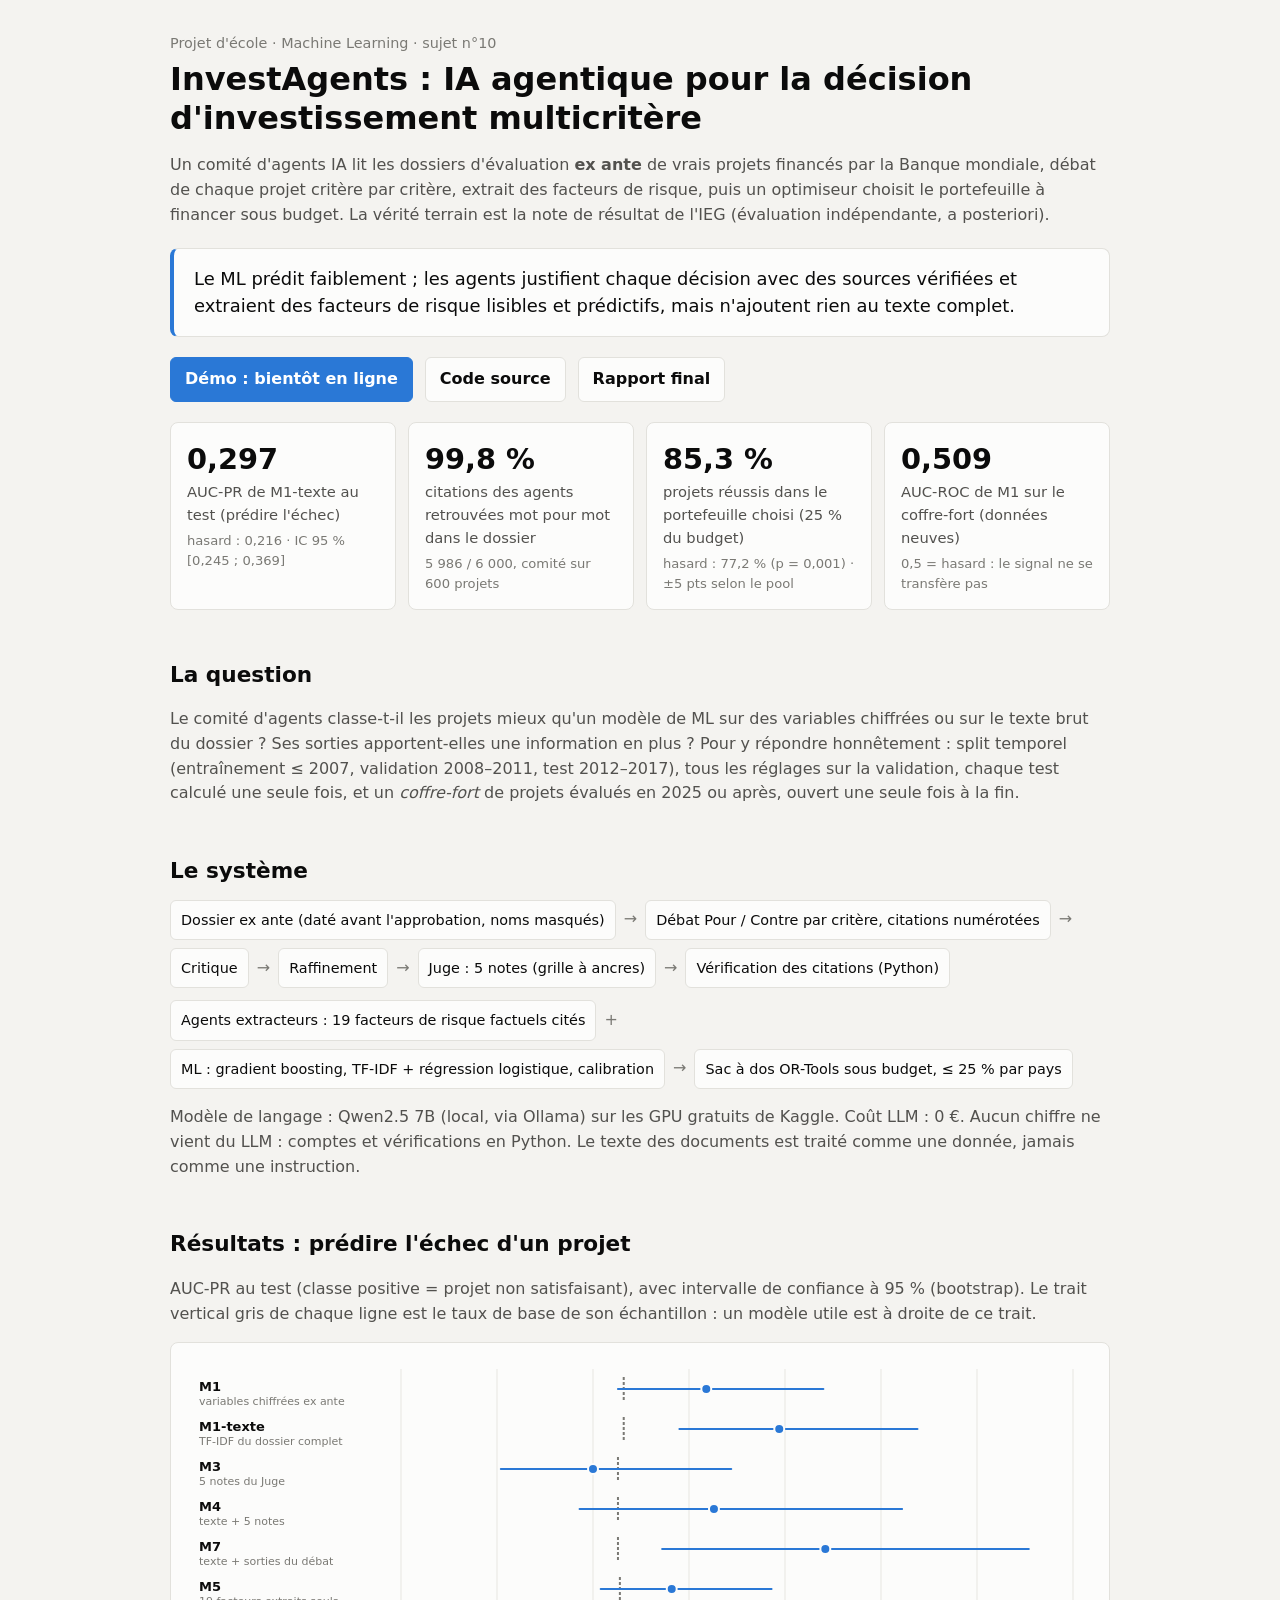
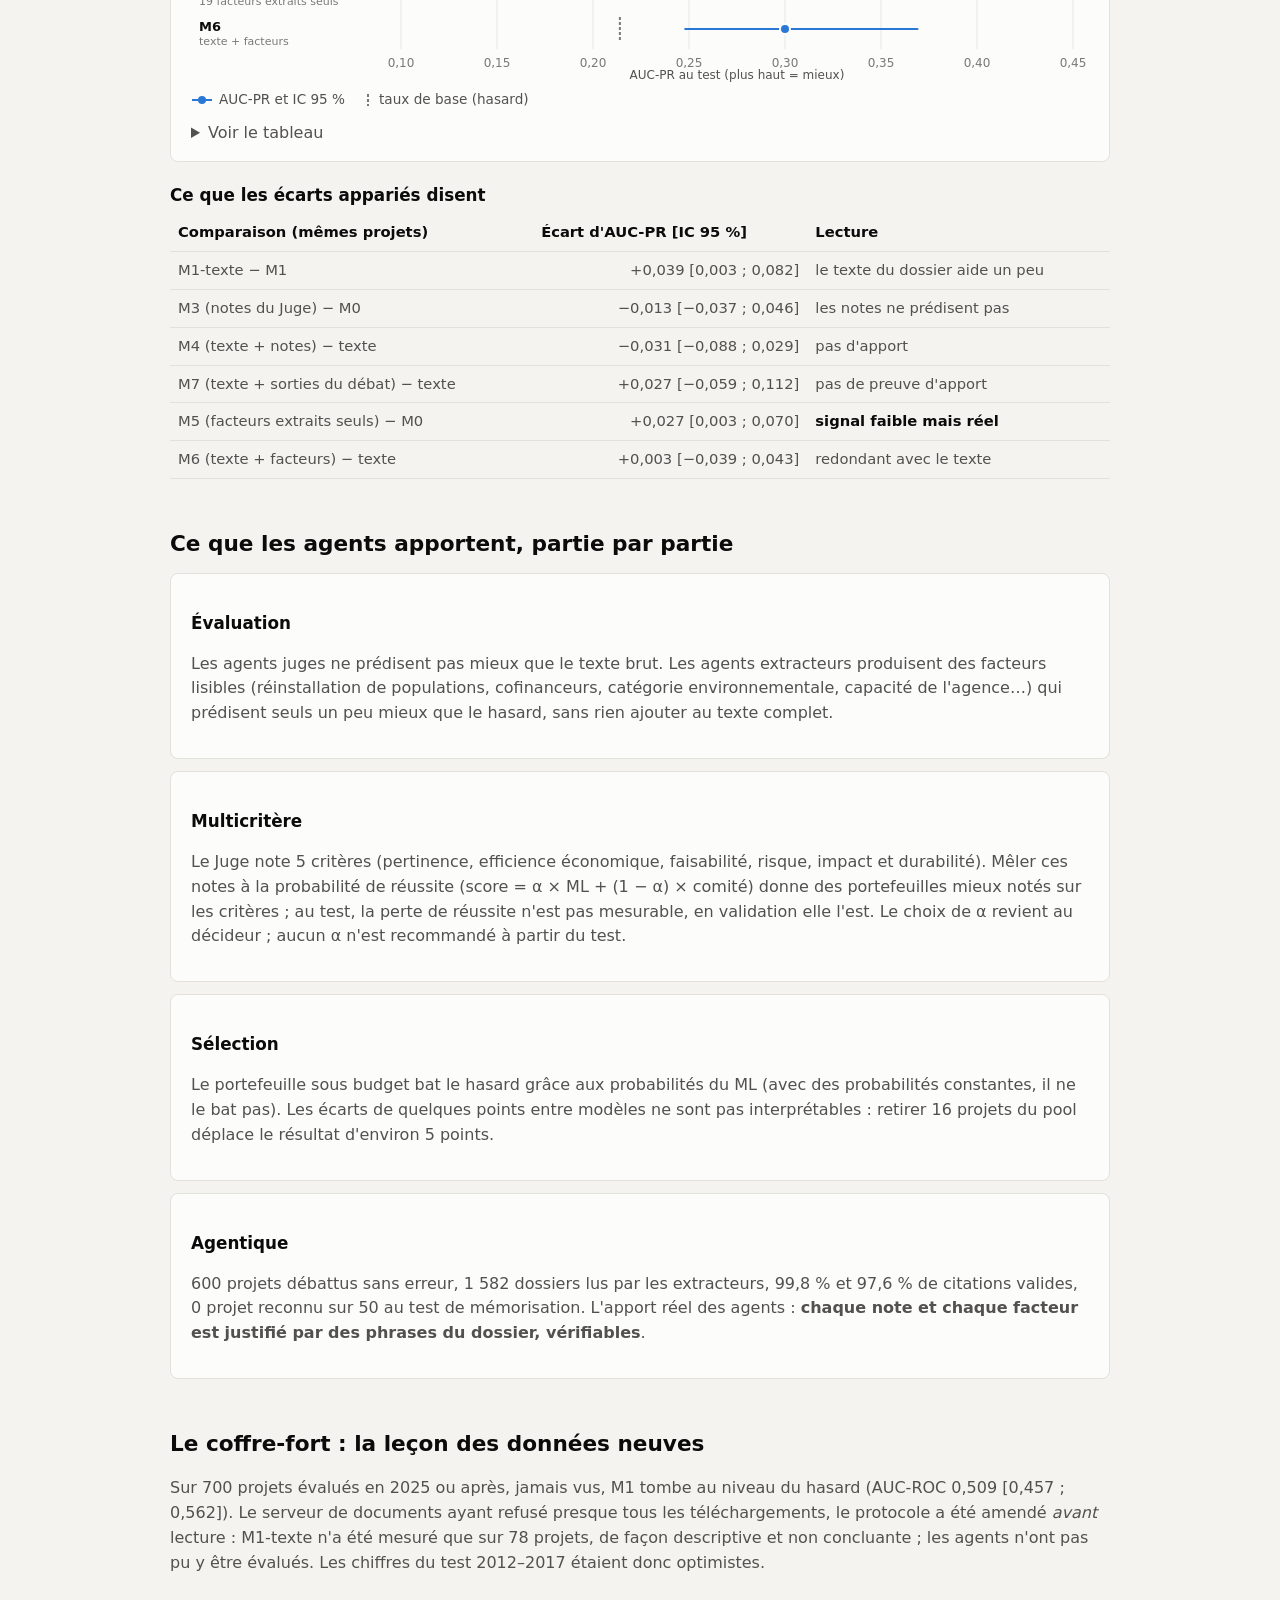
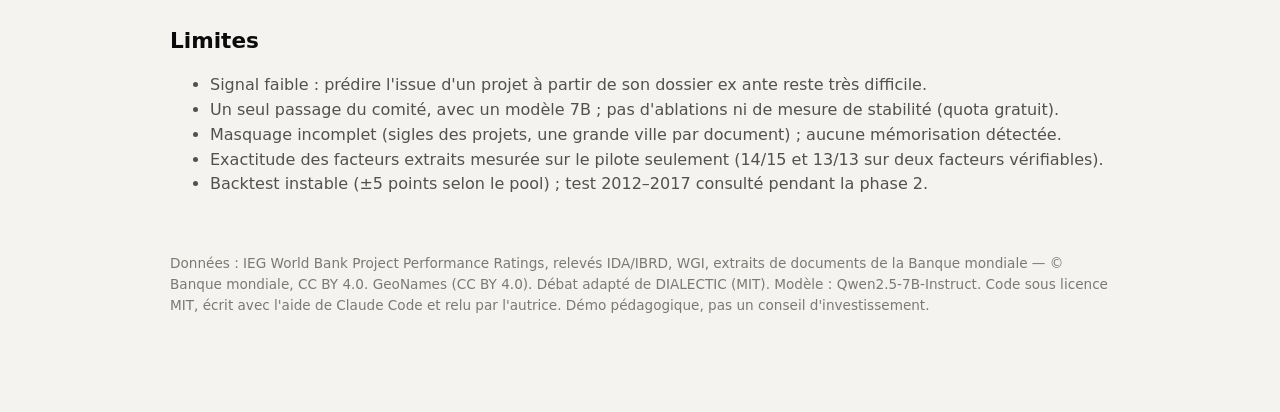
==== docs/index.html @ 7b568db6 "Site vitrine (GitHub Pages, docs/index.html) et préparation de la démo pour Streamlit Cloud Co-Autho" ====
<!DOCTYPE html>
<html lang="fr">
<head>
<meta charset="utf-8">
<meta name="viewport" content="width=device-width, initial-scale=1">
<title>InvestAgents — IA agentique pour la sélection de projets d'investissement</title>
<meta name="description" content="Comité d'agents IA et modèles ML sur 8 260 dossiers ex ante de la Banque mondiale : ce que les agents apportent vraiment, chiffres à l'appui.">
<style>
  :root {
    color-scheme: light;
    --surface-0: #f4f3f0;
    --surface-1: #fcfcfb;
    --border: #e2e1dc;
    --text-primary: #0b0b0b;
    --text-secondary: #52514e;
    --text-muted: #7a7974;
    --series-1: #2a78d6;
    --grid: #e7e6e1;
    --ref: #7a7974;
    --accent-soft: #e8f0fb;
  }
  @media (prefers-color-scheme: dark) {
    :root {
      color-scheme: dark;
      --surface-0: #121211;
      --surface-1: #1a1a19;
      --border: #2e2e2c;
      --text-primary: #f0efec;
      --text-secondary: #c3c2b7;
      --text-muted: #9a998f;
      --series-1: #3987e5;
      --grid: #2a2a28;
      --ref: #9a998f;
      --accent-soft: #1d2a3b;
    }
  }
  * { box-sizing: border-box; }
  body { margin: 0; background: var(--surface-0); color: var(--text-primary);
         font: 16px/1.55 system-ui, -apple-system, "Segoe UI", Roboto, sans-serif; }
  main { max-width: 980px; margin: 0 auto; padding: 32px 20px 64px; }
  h1 { font-size: 2rem; line-height: 1.2; margin: 0 0 8px; }
  h2 { font-size: 1.35rem; margin: 48px 0 12px; }
  h3 { font-size: 1.05rem; margin: 20px 0 6px; }
  p, li { color: var(--text-secondary); }
  .kicker { color: var(--text-muted); font-size: .9rem; margin: 0 0 6px; }
  .message { background: var(--surface-1); border: 1px solid var(--border); border-left: 4px solid var(--series-1);
             border-radius: 8px; padding: 16px 20px; font-size: 1.12rem; color: var(--text-primary); margin: 20px 0; }
  .tiles { display: grid; grid-template-columns: repeat(auto-fit, minmax(210px, 1fr)); gap: 12px; margin: 20px 0; }
  .tile { background: var(--surface-1); border: 1px solid var(--border); border-radius: 8px; padding: 14px 16px; }
  .tile .v { font-size: 1.8rem; font-weight: 650; color: var(--text-primary); font-variant-numeric: tabular-nums; }
  .tile .l { color: var(--text-secondary); font-size: .92rem; }
  .tile .r { color: var(--text-muted); font-size: .82rem; margin-top: 4px; }
  .card { background: var(--surface-1); border: 1px solid var(--border); border-radius: 8px; padding: 16px 20px; margin: 12px 0; }
  .pipeline { display: flex; flex-wrap: wrap; gap: 8px; align-items: center; margin: 12px 0; }
  .step { background: var(--surface-1); border: 1px solid var(--border); border-radius: 6px; padding: 8px 10px; font-size: .9rem; color: var(--text-primary); }
  .arrow { color: var(--text-muted); }
  table { border-collapse: collapse; width: 100%; font-size: .92rem; font-variant-numeric: tabular-nums; }
  th, td { text-align: left; padding: 7px 8px; border-bottom: 1px solid var(--border); color: var(--text-secondary); }
  th { color: var(--text-primary); font-weight: 600; }
  td.n { text-align: right; }
  .verdict { font-weight: 600; color: var(--text-primary); }
  #chart { width: 100%; position: relative; }
  #chart svg { display: block; width: 100%; height: auto; }
  .tip { position: absolute; pointer-events: none; background: var(--surface-1); border: 1px solid var(--border);
         border-radius: 6px; padding: 8px 10px; font-size: .85rem; color: var(--text-primary);
         box-shadow: 0 4px 14px rgba(0,0,0,.12); opacity: 0; transition: opacity .1s; max-width: 280px; }
  .tip .t { color: var(--text-secondary); }
  .legend { display: flex; gap: 18px; flex-wrap: wrap; font-size: .85rem; color: var(--text-secondary); margin: 6px 0 0; }
  .legend span { display: inline-flex; align-items: center; gap: 6px; }
  details { margin-top: 10px; }
  summary { cursor: pointer; color: var(--text-secondary); }
  a { color: var(--series-1); }
  .links { display: flex; gap: 12px; flex-wrap: wrap; margin: 16px 0; }
  .btn { display: inline-block; padding: 9px 14px; border-radius: 6px; border: 1px solid var(--border);
         background: var(--surface-1); color: var(--text-primary); text-decoration: none; font-weight: 600; }
  .btn.primary { background: var(--series-1); border-color: var(--series-1); color: #fff; }
  footer { margin-top: 56px; font-size: .85rem; color: var(--text-muted); }
  footer p { color: var(--text-muted); }
</style>
</head>
<body>
<main>
  <p class="kicker">Projet d'école · Machine Learning · sujet n°10</p>
  <h1>InvestAgents : IA agentique pour la décision d'investissement multicritère</h1>
  <p>Un comité d'agents IA lit les dossiers d'évaluation <strong>ex ante</strong> de vrais projets
  financés par la Banque mondiale, débat de chaque projet critère par critère, extrait des facteurs
  de risque, puis un optimiseur choisit le portefeuille à financer sous budget. La vérité terrain
  est la note de résultat de l'IEG (évaluation indépendante, a posteriori).</p>

  <div class="message">Le ML prédit faiblement ; les agents justifient chaque décision avec des
  sources vérifiées et extraient des facteurs de risque lisibles et prédictifs, mais n'ajoutent rien
  au texte complet.</div>

  <div class="links">
    <a class="btn primary" id="demo-link" href="#">Essayer la démo</a>
    <a class="btn" id="repo-link" href="#">Code source</a>
    <a class="btn" id="report-link" href="#">Rapport final</a>
  </div>

  <div class="tiles">
    <div class="tile"><div class="v">0,297</div><div class="l">AUC-PR de M1-texte au test (prédire l'échec)</div><div class="r">hasard : 0,216 · IC 95 % [0,245 ; 0,369]</div></div>
    <div class="tile"><div class="v">99,8 %</div><div class="l">citations des agents retrouvées mot pour mot dans le dossier</div><div class="r">5 986 / 6 000, comité sur 600 projets</div></div>
    <div class="tile"><div class="v">85,3 %</div><div class="l">projets réussis dans le portefeuille choisi (25 % du budget)</div><div class="r">hasard : 77,2 % (p = 0,001) · ±5 pts selon le pool</div></div>
    <div class="tile"><div class="v">0,509</div><div class="l">AUC-ROC de M1 sur le coffre-fort (données neuves)</div><div class="r">0,5 = hasard : le signal ne se transfère pas</div></div>
  </div>

  <h2>La question</h2>
  <p>Le comité d'agents classe-t-il les projets mieux qu'un modèle de ML sur des variables chiffrées
  ou sur le texte brut du dossier ? Ses sorties apportent-elles une information en plus ? Pour y
  répondre honnêtement : split temporel (entraînement ≤ 2007, validation 2008–2011, test 2012–2017),
  tous les réglages sur la validation, chaque test calculé une seule fois, et un
  <em>coffre-fort</em> de projets évalués en 2025 ou après, ouvert une seule fois à la fin.</p>

  <h2>Le système</h2>
  <div class="pipeline">
    <span class="step">Dossier ex ante (daté avant l'approbation, noms masqués)</span><span class="arrow">→</span>
    <span class="step">Débat Pour / Contre par critère, citations numérotées</span><span class="arrow">→</span>
    <span class="step">Critique</span><span class="arrow">→</span>
    <span class="step">Raffinement</span><span class="arrow">→</span>
    <span class="step">Juge : 5 notes (grille à ancres)</span><span class="arrow">→</span>
    <span class="step">Vérification des citations (Python)</span>
  </div>
  <div class="pipeline">
    <span class="step">Agents extracteurs : 19 facteurs de risque factuels cités</span><span class="arrow">+</span>
    <span class="step">ML : gradient boosting, TF-IDF + régression logistique, calibration</span><span class="arrow">→</span>
    <span class="step">Sac à dos OR-Tools sous budget, ≤ 25 % par pays</span>
  </div>
  <p>Modèle de langage : Qwen2.5 7B (local, via Ollama) sur les GPU gratuits de Kaggle. Coût LLM : 0 €.
  Aucun chiffre ne vient du LLM : comptes et vérifications en Python. Le texte des documents est
  traité comme une donnée, jamais comme une instruction.</p>

  <h2>Résultats : prédire l'échec d'un projet</h2>
  <p>AUC-PR au test (classe positive = projet non satisfaisant), avec intervalle de confiance à 95 %
  (bootstrap). Le trait vertical gris de chaque ligne est le taux de base de son échantillon : un
  modèle utile est à droite de ce trait.</p>
  <div class="card">
    <div id="chart" role="img" aria-label="AUC-PR au test de sept modèles avec intervalles de confiance à 95 %"></div>
    <div class="legend">
      <span><svg width="22" height="10" aria-hidden="true"><line x1="1" y1="5" x2="21" y2="5" stroke="var(--series-1)" stroke-width="2"/><circle cx="11" cy="5" r="4" fill="var(--series-1)"/></svg>AUC-PR et IC 95 %</span>
      <span><svg width="10" height="14" aria-hidden="true"><line x1="5" y1="1" x2="5" y2="13" stroke="var(--ref)" stroke-width="2" stroke-dasharray="3 2"/></svg>taux de base (hasard)</span>
    </div>
    <details>
      <summary>Voir le tableau</summary>
      <table id="chart-table">
        <thead><tr><th>Modèle</th><th>Entrées</th><th class="n">n test</th><th class="n">AUC-PR</th><th class="n">IC 95 %</th><th class="n">Taux de base</th></tr></thead>
        <tbody></tbody>
      </table>
    </details>
  </div>

  <h3>Ce que les écarts appariés disent</h3>
  <table>
    <thead><tr><th>Comparaison (mêmes projets)</th><th class="n">Écart d'AUC-PR [IC 95 %]</th><th>Lecture</th></tr></thead>
    <tbody>
      <tr><td>M1-texte − M1</td><td class="n">+0,039 [0,003 ; 0,082]</td><td>le texte du dossier aide un peu</td></tr>
      <tr><td>M3 (notes du Juge) − M0</td><td class="n">−0,013 [−0,037 ; 0,046]</td><td>les notes ne prédisent pas</td></tr>
      <tr><td>M4 (texte + notes) − texte</td><td class="n">−0,031 [−0,088 ; 0,029]</td><td>pas d'apport</td></tr>
      <tr><td>M7 (texte + sorties du débat) − texte</td><td class="n">+0,027 [−0,059 ; 0,112]</td><td>pas de preuve d'apport</td></tr>
      <tr><td>M5 (facteurs extraits seuls) − M0</td><td class="n">+0,027 [0,003 ; 0,070]</td><td class="verdict">signal faible mais réel</td></tr>
      <tr><td>M6 (texte + facteurs) − texte</td><td class="n">+0,003 [−0,039 ; 0,043]</td><td>redondant avec le texte</td></tr>
    </tbody>
  </table>

  <h2>Ce que les agents apportent, partie par partie</h2>
  <div class="card"><h3>Évaluation</h3><p>Les agents juges ne prédisent pas mieux que le texte brut. Les agents extracteurs produisent
  des facteurs lisibles (réinstallation de populations, cofinanceurs, catégorie environnementale,
  capacité de l'agence…) qui prédisent seuls un peu mieux que le hasard, sans rien ajouter au texte
  complet.</p></div>
  <div class="card"><h3>Multicritère</h3><p>Le Juge note 5 critères (pertinence, efficience économique, faisabilité, risque, impact et
  durabilité). Mêler ces notes à la probabilité de réussite (score = α × ML + (1 − α) × comité) donne
  des portefeuilles mieux notés sur les critères ; au test, la perte de réussite n'est pas mesurable,
  en validation elle l'est. Le choix de α revient au décideur ; aucun α n'est recommandé à partir du
  test.</p></div>
  <div class="card"><h3>Sélection</h3><p>Le portefeuille sous budget bat le hasard grâce aux probabilités du ML (avec des probabilités
  constantes, il ne le bat pas). Les écarts de quelques points entre modèles ne sont pas
  interprétables : retirer 16 projets du pool déplace le résultat d'environ 5 points.</p></div>
  <div class="card"><h3>Agentique</h3><p>600 projets débattus sans erreur, 1 582 dossiers lus par les extracteurs, 99,8 % et 97,6 % de
  citations valides, 0 projet reconnu sur 50 au test de mémorisation. L'apport réel des agents :
  <strong>chaque note et chaque facteur est justifié par des phrases du dossier, vérifiables</strong>.</p></div>

  <h2>Le coffre-fort : la leçon des données neuves</h2>
  <p>Sur 700 projets évalués en 2025 ou après, jamais vus, M1 tombe au niveau du hasard (AUC-ROC
  0,509 [0,457 ; 0,562]). Le serveur de documents ayant refusé presque tous les téléchargements, le
  protocole a été amendé <em>avant</em> lecture : M1-texte n'a été mesuré que sur 78 projets, de façon
  descriptive et non concluante ; les agents n'ont pas pu y être évalués. Les chiffres du test
  2012–2017 étaient donc optimistes.</p>

  <h2>Limites</h2>
  <ul>
    <li>Signal faible : prédire l'issue d'un projet à partir de son dossier ex ante reste très difficile.</li>
    <li>Un seul passage du comité, avec un modèle 7B ; pas d'ablations ni de mesure de stabilité (quota gratuit).</li>
    <li>Masquage incomplet (sigles des projets, une grande ville par document) ; aucune mémorisation détectée.</li>
    <li>Exactitude des facteurs extraits mesurée sur le pilote seulement (14/15 et 13/13 sur deux facteurs vérifiables).</li>
    <li>Backtest instable (±5 points selon le pool) ; test 2012–2017 consulté pendant la phase 2.</li>
  </ul>

  <footer>
    <p>Données : IEG World Bank Project Performance Ratings, relevés IDA/IBRD, WGI, extraits de
    documents de la Banque mondiale — © Banque mondiale, CC BY 4.0. GeoNames (CC BY 4.0). Débat
    adapté de DIALECTIC (MIT). Modèle : Qwen2.5-7B-Instruct. Code sous licence MIT, écrit avec
    l'aide de Claude Code et relu par l'autrice. Démo pédagogique, pas un conseil d'investissement.</p>
  </footer>
</main>

<div class="tip" id="tip"></div>
<script>
// Liens : à renseigner après création du dépôt GitHub et déploiement Streamlit Cloud.
const LINKS = {
  repo: "https://github.com/frikaya12/investagents",
  demo: "",  // URL Streamlit Cloud, à ajouter après déploiement
};
document.getElementById("repo-link").href = LINKS.repo;
document.getElementById("report-link").href = LINKS.repo + "/blob/main/reports/rapport_final.md";
const demo = document.getElementById("demo-link");
if (LINKS.demo) { demo.href = LINKS.demo; } else { demo.textContent = "Démo : bientôt en ligne"; demo.removeAttribute("href"); }

// Chiffres : reports/blocB_resultats.md, blocC_m3_m4.md, blocC_m7.md, blocD_m6.md (test, une fois).
const DATA = [
  { m: "M1", d: "variables chiffrées ex ante", n: 755, v: 0.259, lo: 0.213, hi: 0.320, base: 0.216 },
  { m: "M1-texte", d: "TF-IDF du dossier complet", n: 755, v: 0.297, lo: 0.245, hi: 0.369, base: 0.216 },
  { m: "M3", d: "5 notes du Juge", n: 300, v: 0.200, lo: 0.152, hi: 0.272, base: 0.213 },
  { m: "M4", d: "texte + 5 notes", n: 300, v: 0.263, lo: 0.193, hi: 0.361, base: 0.213 },
  { m: "M7", d: "texte + sorties du débat", n: 300, v: 0.321, lo: 0.236, hi: 0.427, base: 0.213 },
  { m: "M5", d: "19 facteurs extraits seuls", n: 729, v: 0.241, lo: 0.204, hi: 0.293, base: 0.214 },
  { m: "M6", d: "texte + facteurs", n: 729, v: 0.300, lo: 0.248, hi: 0.369, base: 0.214 },
];
const fmt = x => x.toFixed(3).replace(".", ",");

const tbody = document.querySelector("#chart-table tbody");
DATA.forEach(r => {
  const tr = document.createElement("tr");
  tr.innerHTML = `<td>${r.m}</td><td>${r.d}</td><td class="n">${r.n}</td><td class="n">${fmt(r.v)}</td>` +
    `<td class="n">[${fmt(r.lo)} ; ${fmt(r.hi)}]</td><td class="n">${fmt(r.base)}</td>`;
  tbody.appendChild(tr);
});

function draw() {
  const box = document.getElementById("chart");
  const W = Math.max(box.clientWidth, 320), rowH = 40, top = 10, bottom = 34;
  const left = W < 560 ? 92 : 210, right = 16;
  const H = top + bottom + rowH * DATA.length;
  const x0 = 0.10, x1 = 0.45;
  const sx = v => left + (v - x0) / (x1 - x0) * (W - left - right);
  const ns = "http://www.w3.org/2000/svg";
  const svg = document.createElementNS(ns, "svg");
  svg.setAttribute("viewBox", `0 0 ${W} ${H}`);
  const el = (tag, attrs, parent = svg) => { const e = document.createElementNS(ns, tag);
    for (const k in attrs) e.setAttribute(k, attrs[k]); parent.appendChild(e); return e; };
  for (let t = 0.10; t <= 0.4501; t += 0.05) {
    el("line", { x1: sx(t), x2: sx(t), y1: top, y2: H - bottom, stroke: "var(--grid)", "stroke-width": 1 });
    const lab = el("text", { x: sx(t), y: H - bottom + 18, "text-anchor": "middle", fill: "var(--text-muted)", "font-size": 12 });
    lab.textContent = fmt(t).slice(0, 4);
  }
  const ax = el("text", { x: left + (W - left - right) / 2, y: H - 4, "text-anchor": "middle", fill: "var(--text-secondary)", "font-size": 12 });
  ax.textContent = "AUC-PR au test (plus haut = mieux)";
  const tip = document.getElementById("tip");
  DATA.forEach((r, i) => {
    const y = top + rowH * i + rowH / 2;
    const name = el("text", { x: 8, y: y - (W < 560 ? 0 : 2), fill: "var(--text-primary)", "font-size": 13, "font-weight": 600, "dominant-baseline": "middle" });
    name.textContent = r.m;
    if (W >= 560) {
      const d = el("text", { x: 8, y: y + 13, fill: "var(--text-muted)", "font-size": 11, "dominant-baseline": "middle" });
      d.textContent = r.d;
    }
    el("line", { x1: sx(r.base), x2: sx(r.base), y1: y - 12, y2: y + 12, stroke: "var(--ref)", "stroke-width": 2, "stroke-dasharray": "3 2" });
    el("line", { x1: sx(r.lo), x2: sx(r.hi), y1: y, y2: y, stroke: "var(--series-1)", "stroke-width": 2, "stroke-linecap": "round" });
    el("circle", { cx: sx(r.v), cy: y, r: 5, fill: "var(--series-1)", stroke: "var(--surface-1)", "stroke-width": 2 });
    const hit = el("rect", { x: 0, y: y - rowH / 2, width: W, height: rowH, fill: "transparent" });
    hit.addEventListener("mousemove", ev => {
      tip.innerHTML = `<strong>${r.m}</strong> <span class="t">— ${r.d}</span><br>AUC-PR ${fmt(r.v)} ` +
        `[${fmt(r.lo)} ; ${fmt(r.hi)}]<br><span class="t">taux de base ${fmt(r.base)} · n = ${r.n}</span>`;
      tip.style.opacity = 1;
      tip.style.left = Math.min(ev.pageX + 14, window.innerWidth - 300) + "px";
      tip.style.top = (ev.pageY + 14) + "px";
    });
    hit.addEventListener("mouseleave", () => { tip.style.opacity = 0; });
  });
  box.replaceChildren(svg);
}
draw();
window.addEventListener("resize", draw);
</script>
</body>
</html>
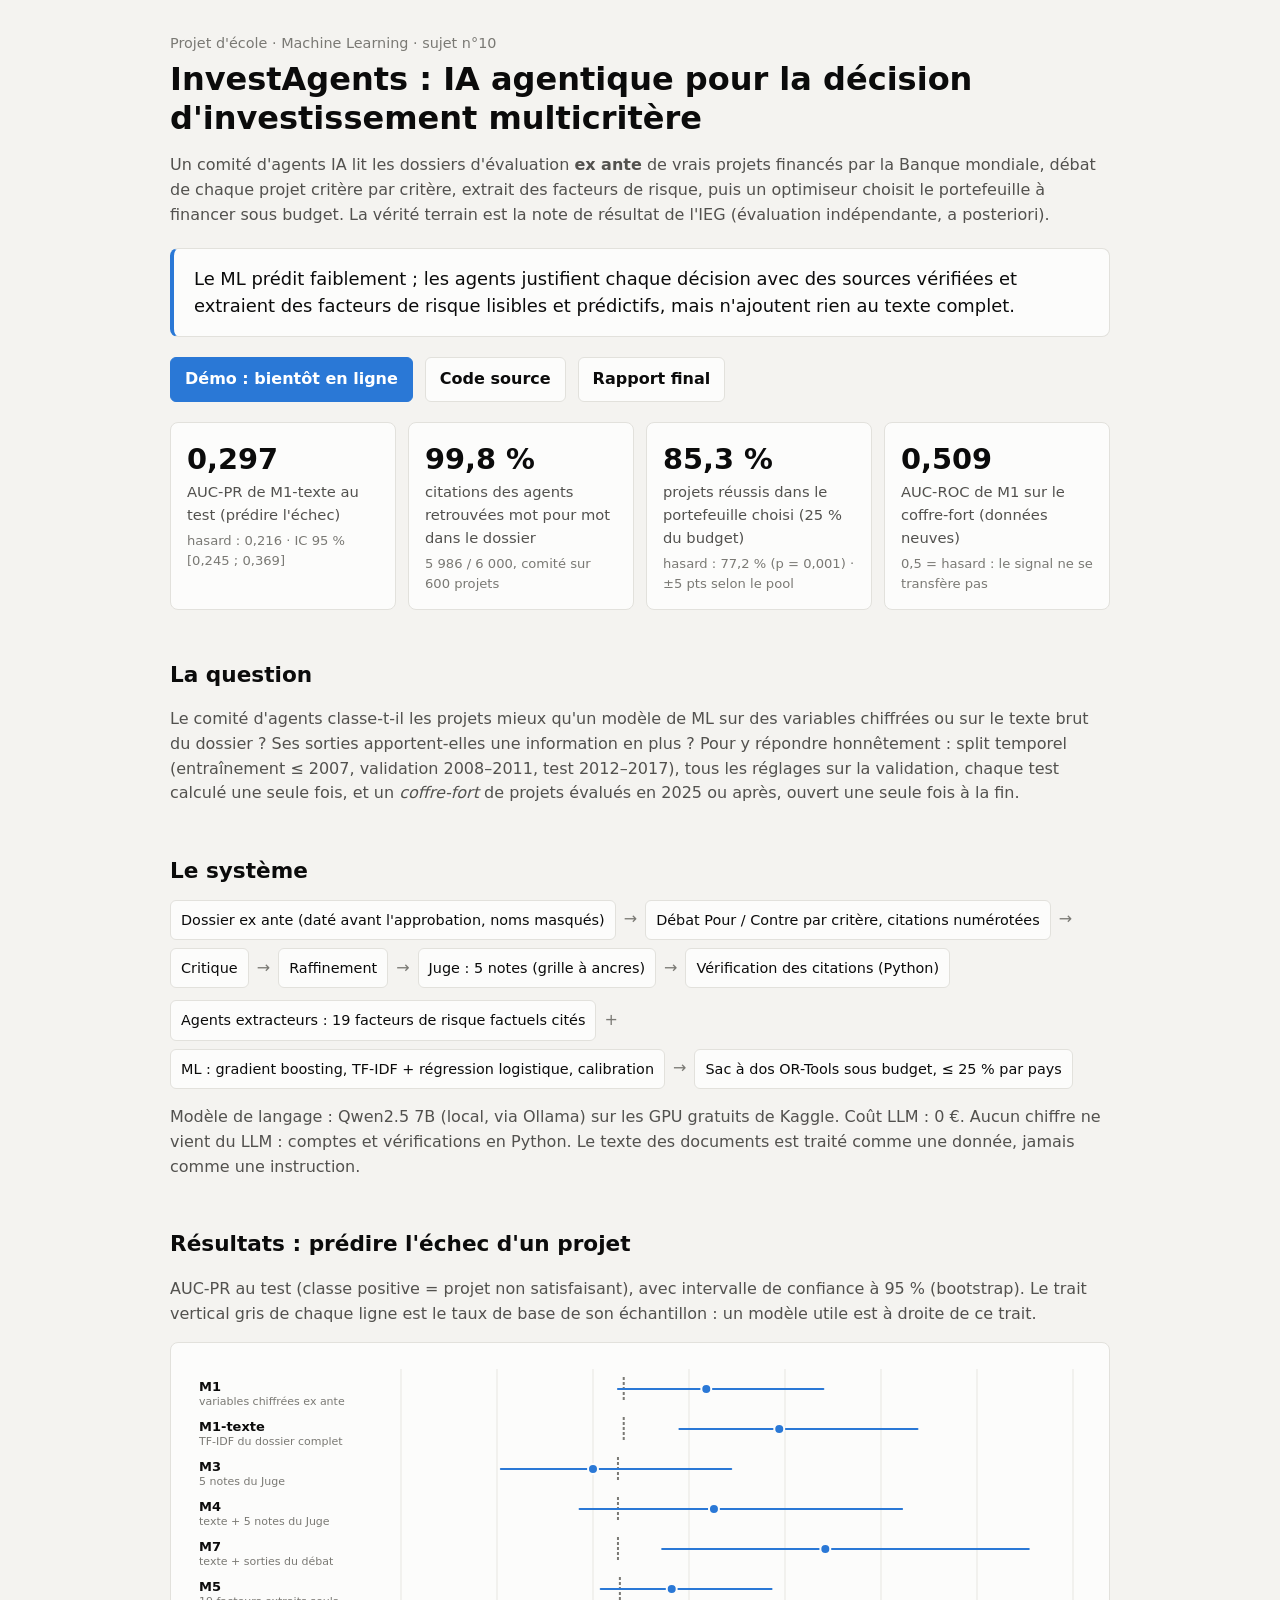
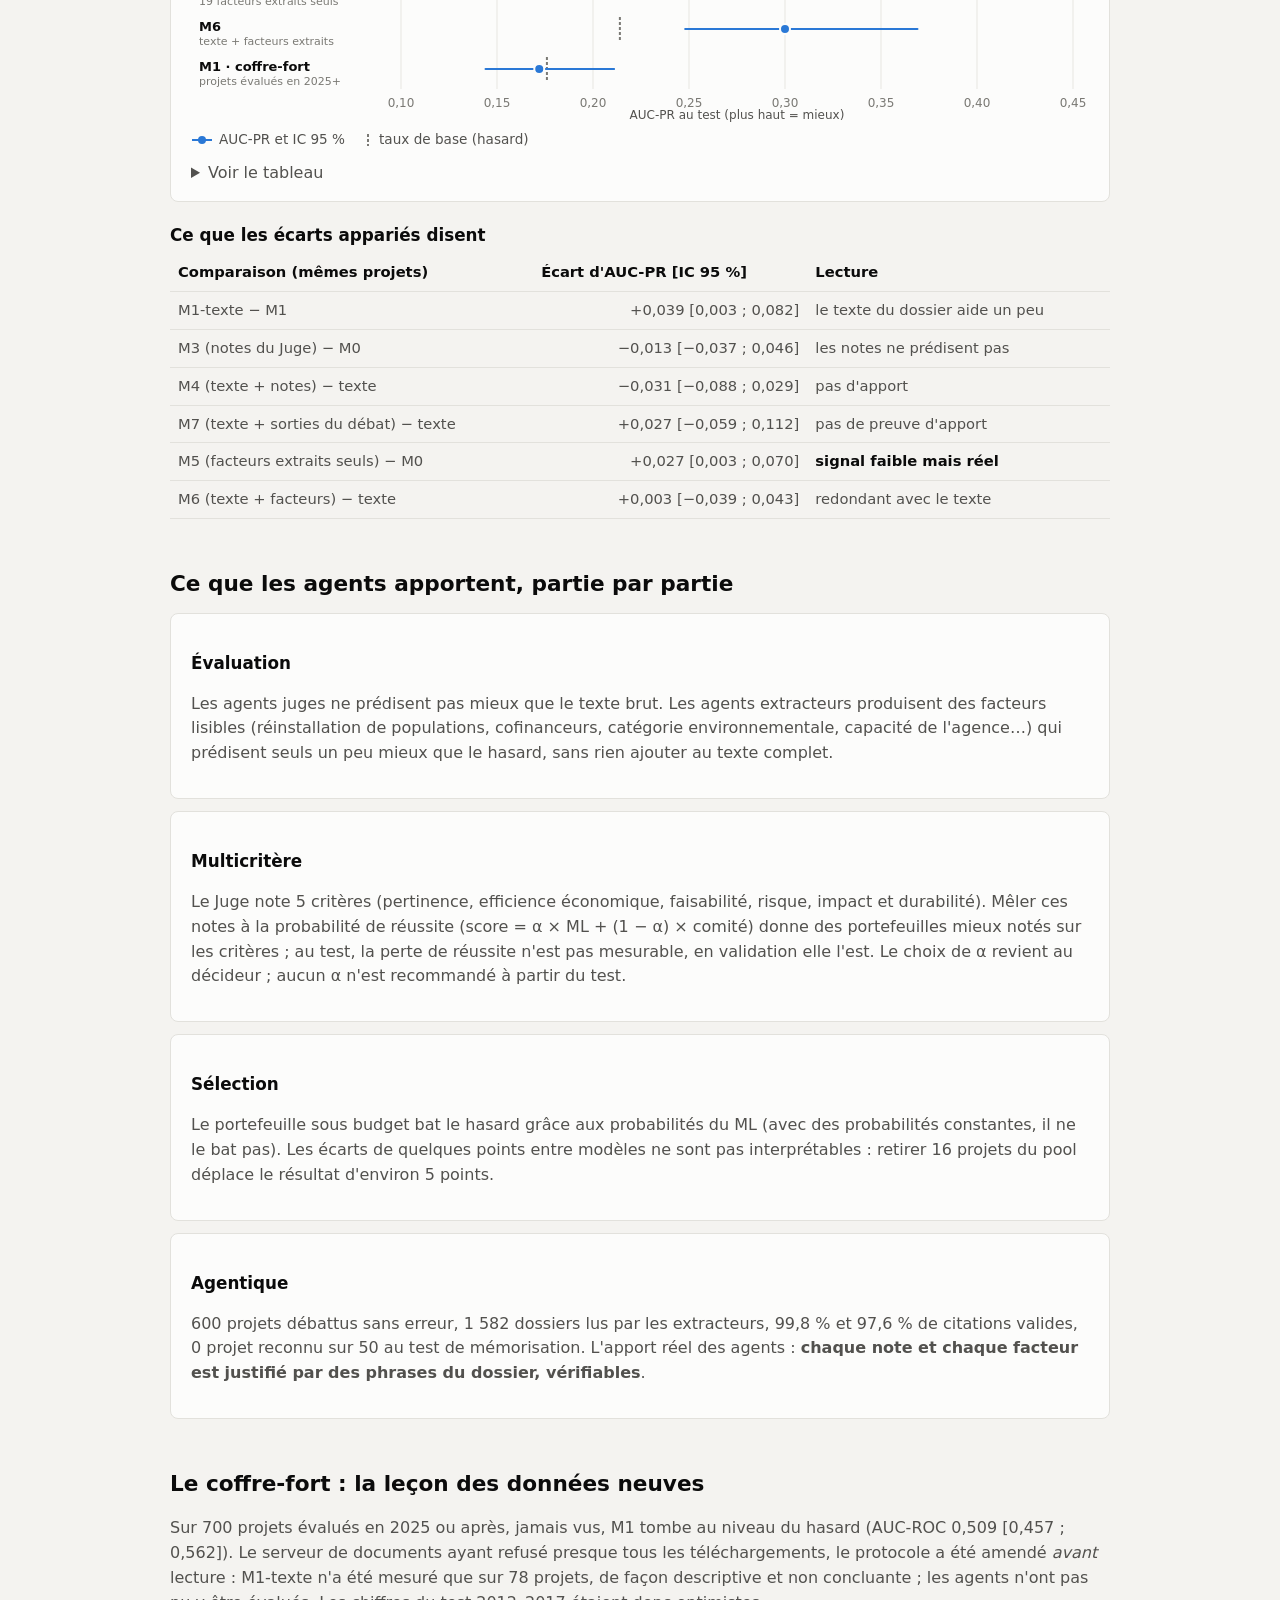
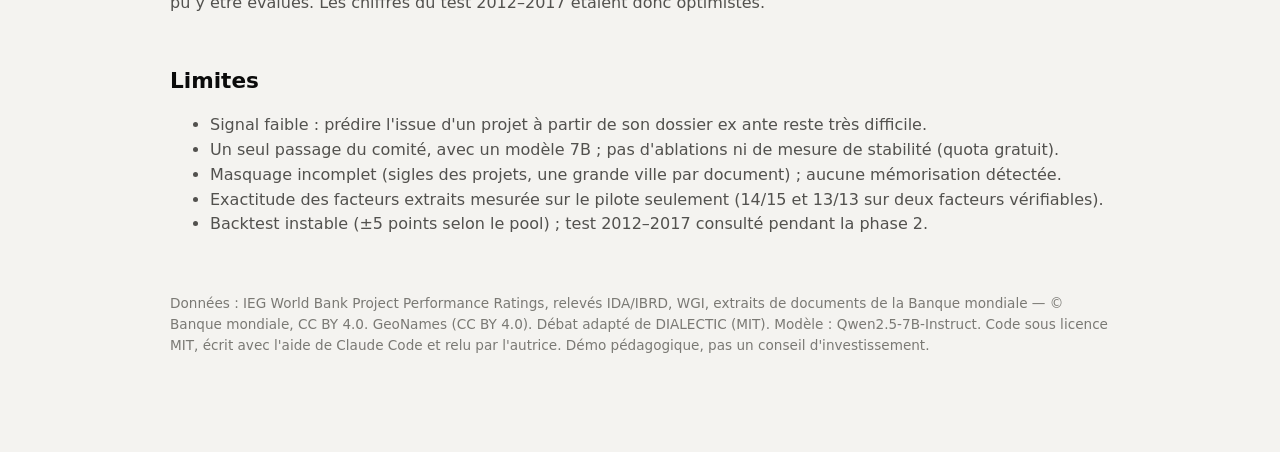
==== commit 1e56d35b: "Rapport final en trois versions (md, html, pdf) générées depuis les JSON de résultats - src/investag" ====
--- a/docs/index.html
+++ b/docs/index.html
@@ -219,10 +219,11 @@
   { m: "M1", d: "variables chiffrées ex ante", n: 755, v: 0.259, lo: 0.213, hi: 0.320, base: 0.216 },
   { m: "M1-texte", d: "TF-IDF du dossier complet", n: 755, v: 0.297, lo: 0.245, hi: 0.369, base: 0.216 },
   { m: "M3", d: "5 notes du Juge", n: 300, v: 0.200, lo: 0.152, hi: 0.272, base: 0.213 },
-  { m: "M4", d: "texte + 5 notes", n: 300, v: 0.263, lo: 0.193, hi: 0.361, base: 0.213 },
+  { m: "M4", d: "texte + 5 notes du Juge", n: 300, v: 0.263, lo: 0.193, hi: 0.361, base: 0.213 },
   { m: "M7", d: "texte + sorties du débat", n: 300, v: 0.321, lo: 0.236, hi: 0.427, base: 0.213 },
   { m: "M5", d: "19 facteurs extraits seuls", n: 729, v: 0.241, lo: 0.204, hi: 0.293, base: 0.214 },
-  { m: "M6", d: "texte + facteurs", n: 729, v: 0.300, lo: 0.248, hi: 0.369, base: 0.214 },
+  { m: "M6", d: "texte + facteurs extraits", n: 729, v: 0.300, lo: 0.248, hi: 0.369, base: 0.214 },
+  { m: "M1 · coffre-fort", d: "projets évalués en 2025+", n: 700, v: 0.172, lo: 0.144, hi: 0.211, base: 0.176 },
 ];
 const fmt = x => x.toFixed(3).replace(".", ",");
 
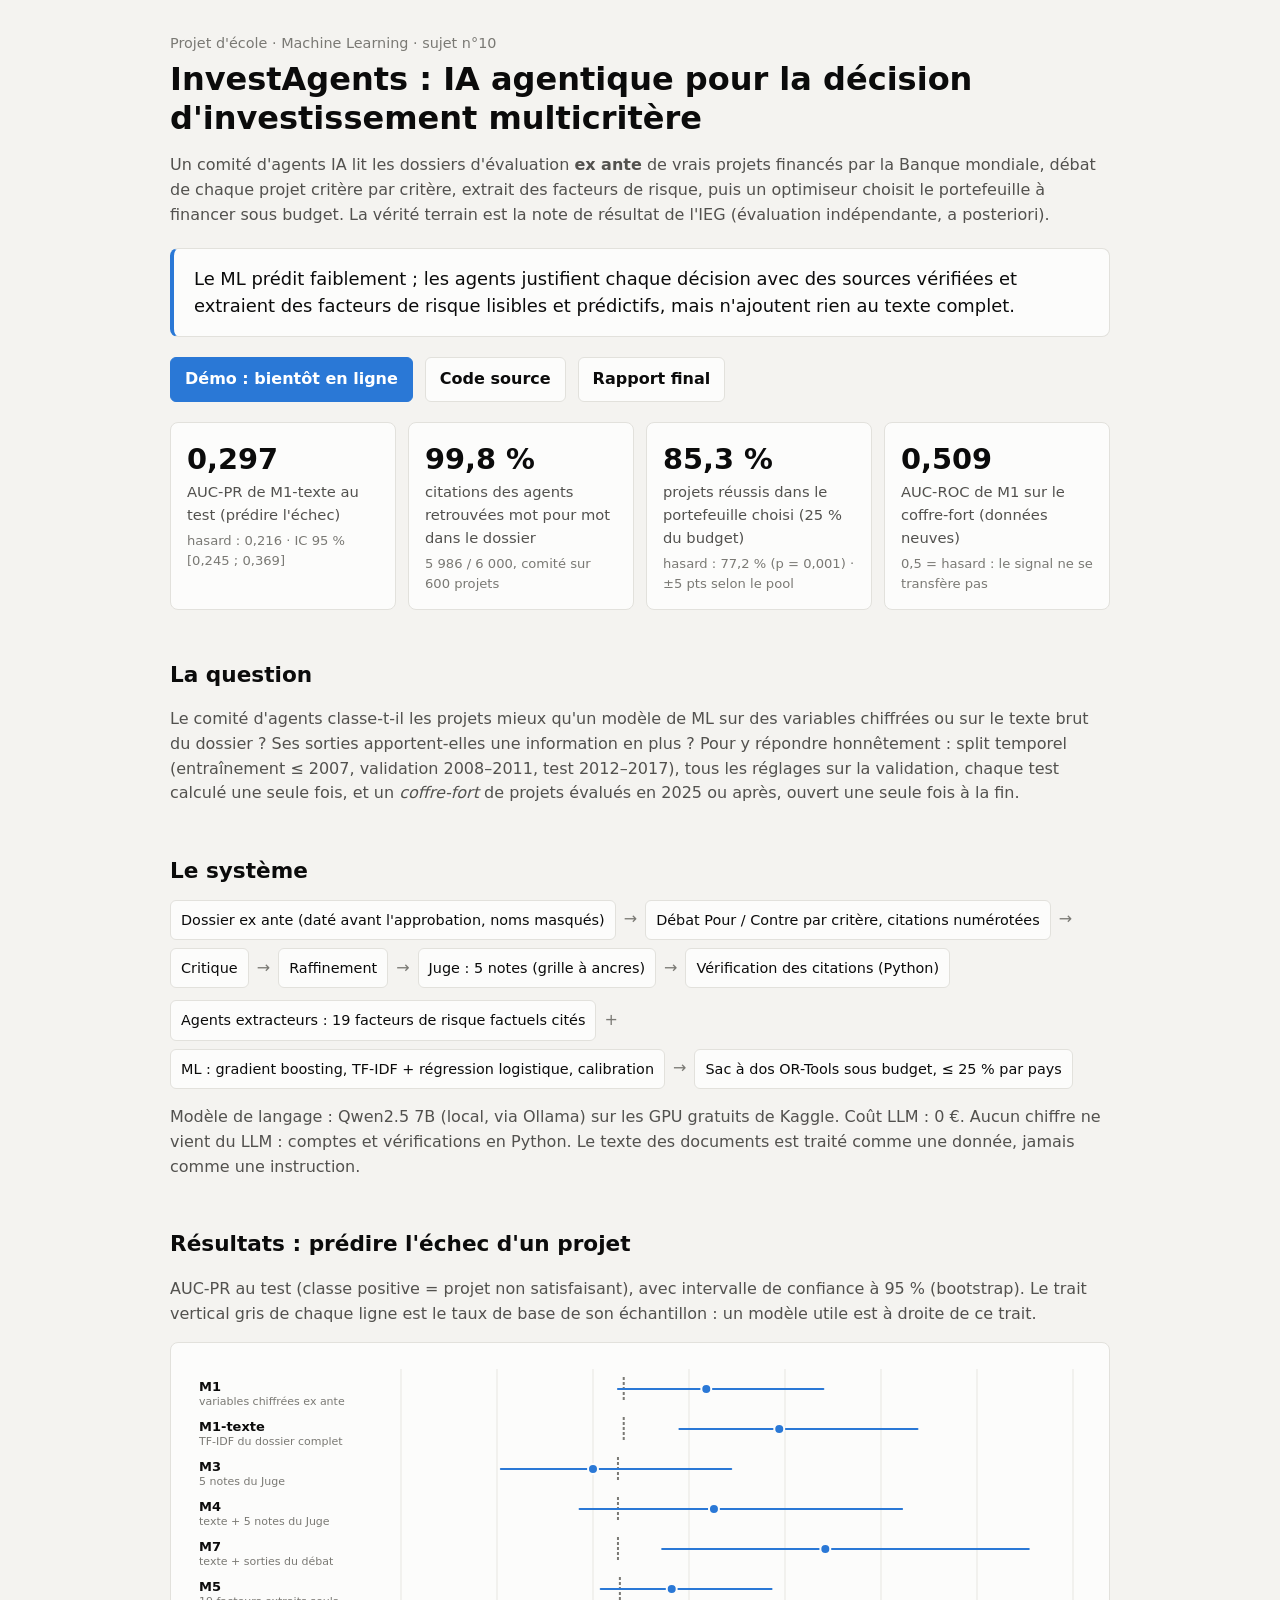
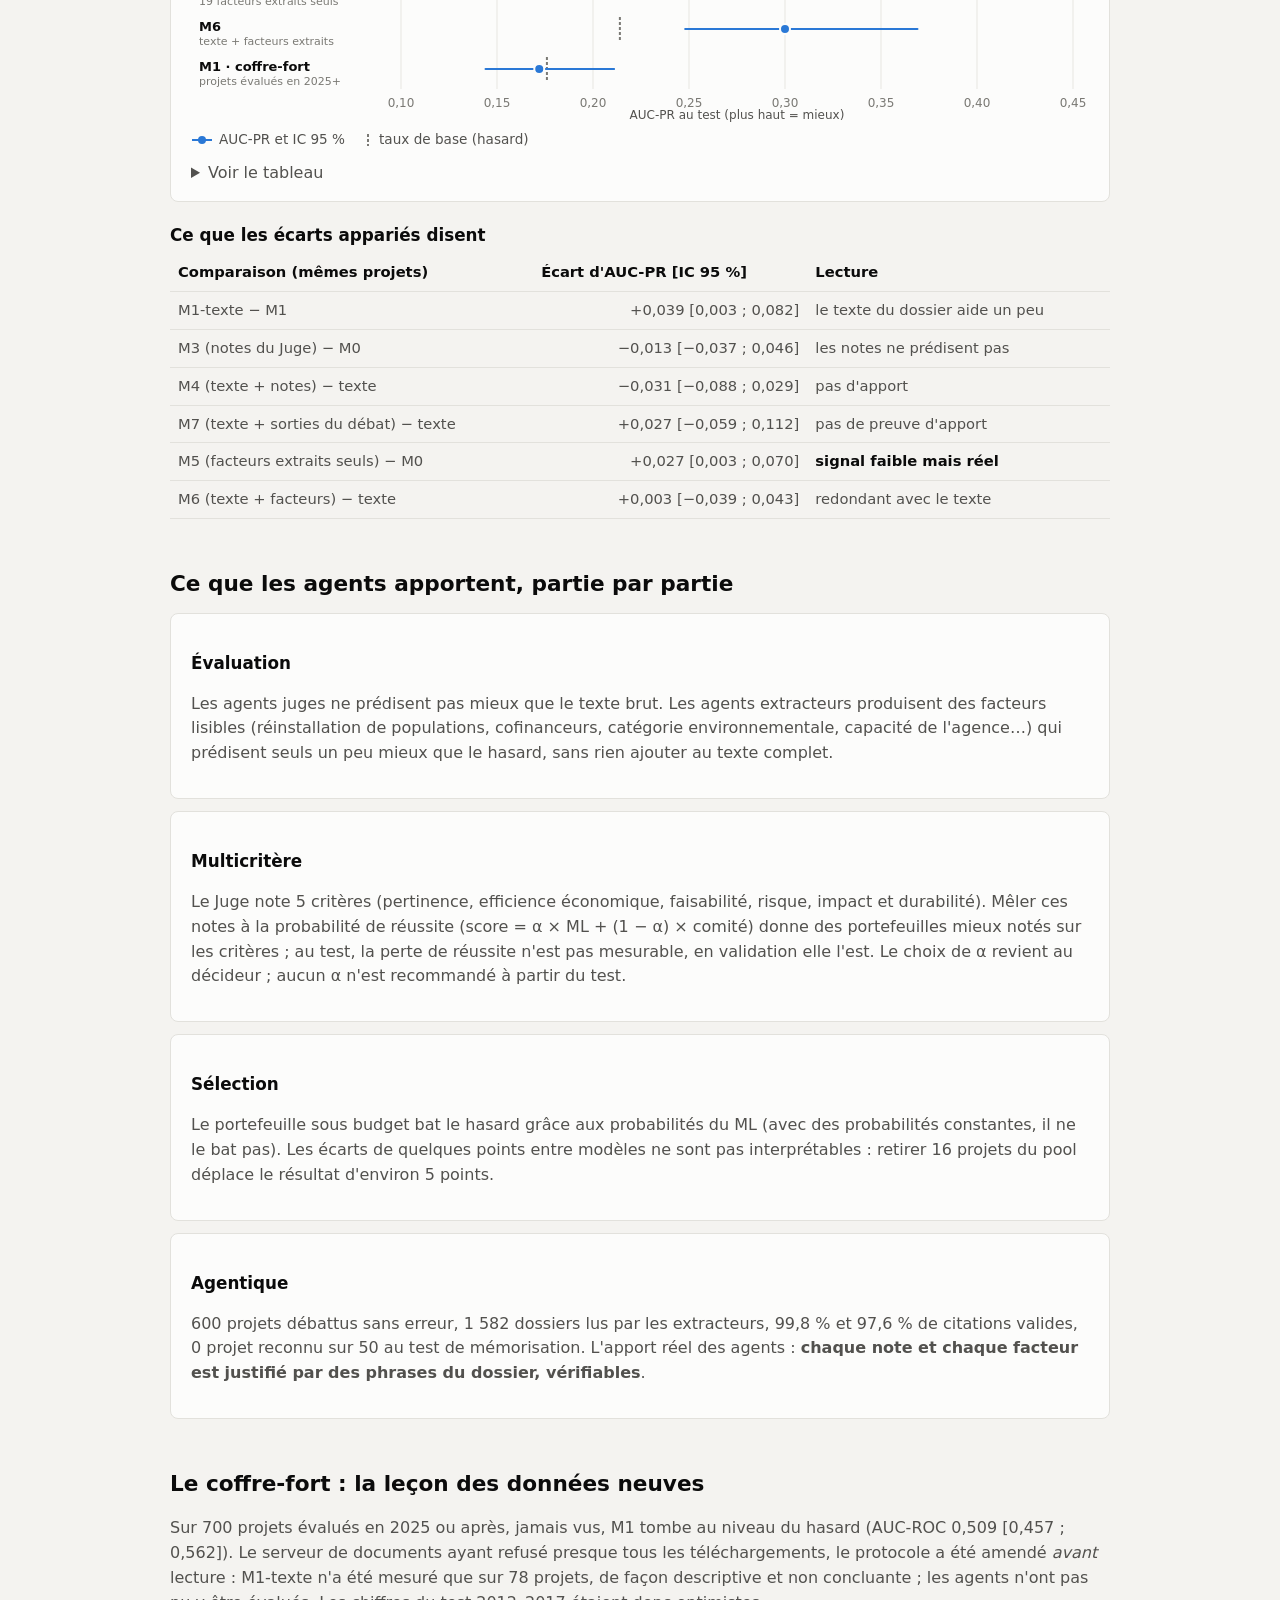
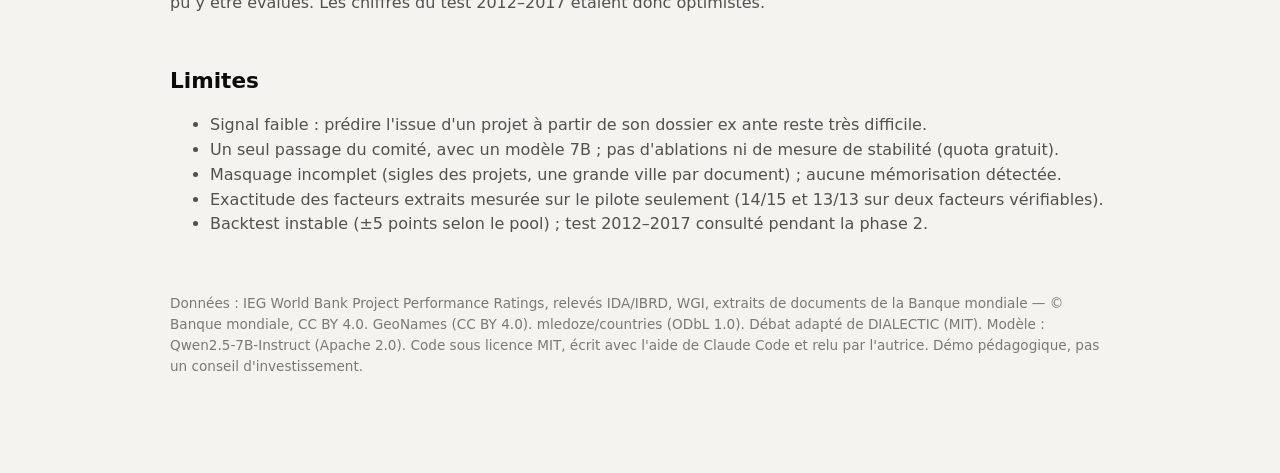
==== commit ff71bc44: "Audit avant publication : *.bundle bloqué par .gitignore ; attributions mledoze/countries (ODbL) et " ====
--- a/docs/index.html
+++ b/docs/index.html
@@ -196,8 +196,8 @@
 
   <footer>
     <p>Données : IEG World Bank Project Performance Ratings, relevés IDA/IBRD, WGI, extraits de
-    documents de la Banque mondiale — © Banque mondiale, CC BY 4.0. GeoNames (CC BY 4.0). Débat
-    adapté de DIALECTIC (MIT). Modèle : Qwen2.5-7B-Instruct. Code sous licence MIT, écrit avec
+    documents de la Banque mondiale — © Banque mondiale, CC BY 4.0. GeoNames (CC BY 4.0). mledoze/countries (ODbL 1.0). Débat
+    adapté de DIALECTIC (MIT). Modèle : Qwen2.5-7B-Instruct (Apache 2.0). Code sous licence MIT, écrit avec
     l'aide de Claude Code et relu par l'autrice. Démo pédagogique, pas un conseil d'investissement.</p>
   </footer>
 </main>
